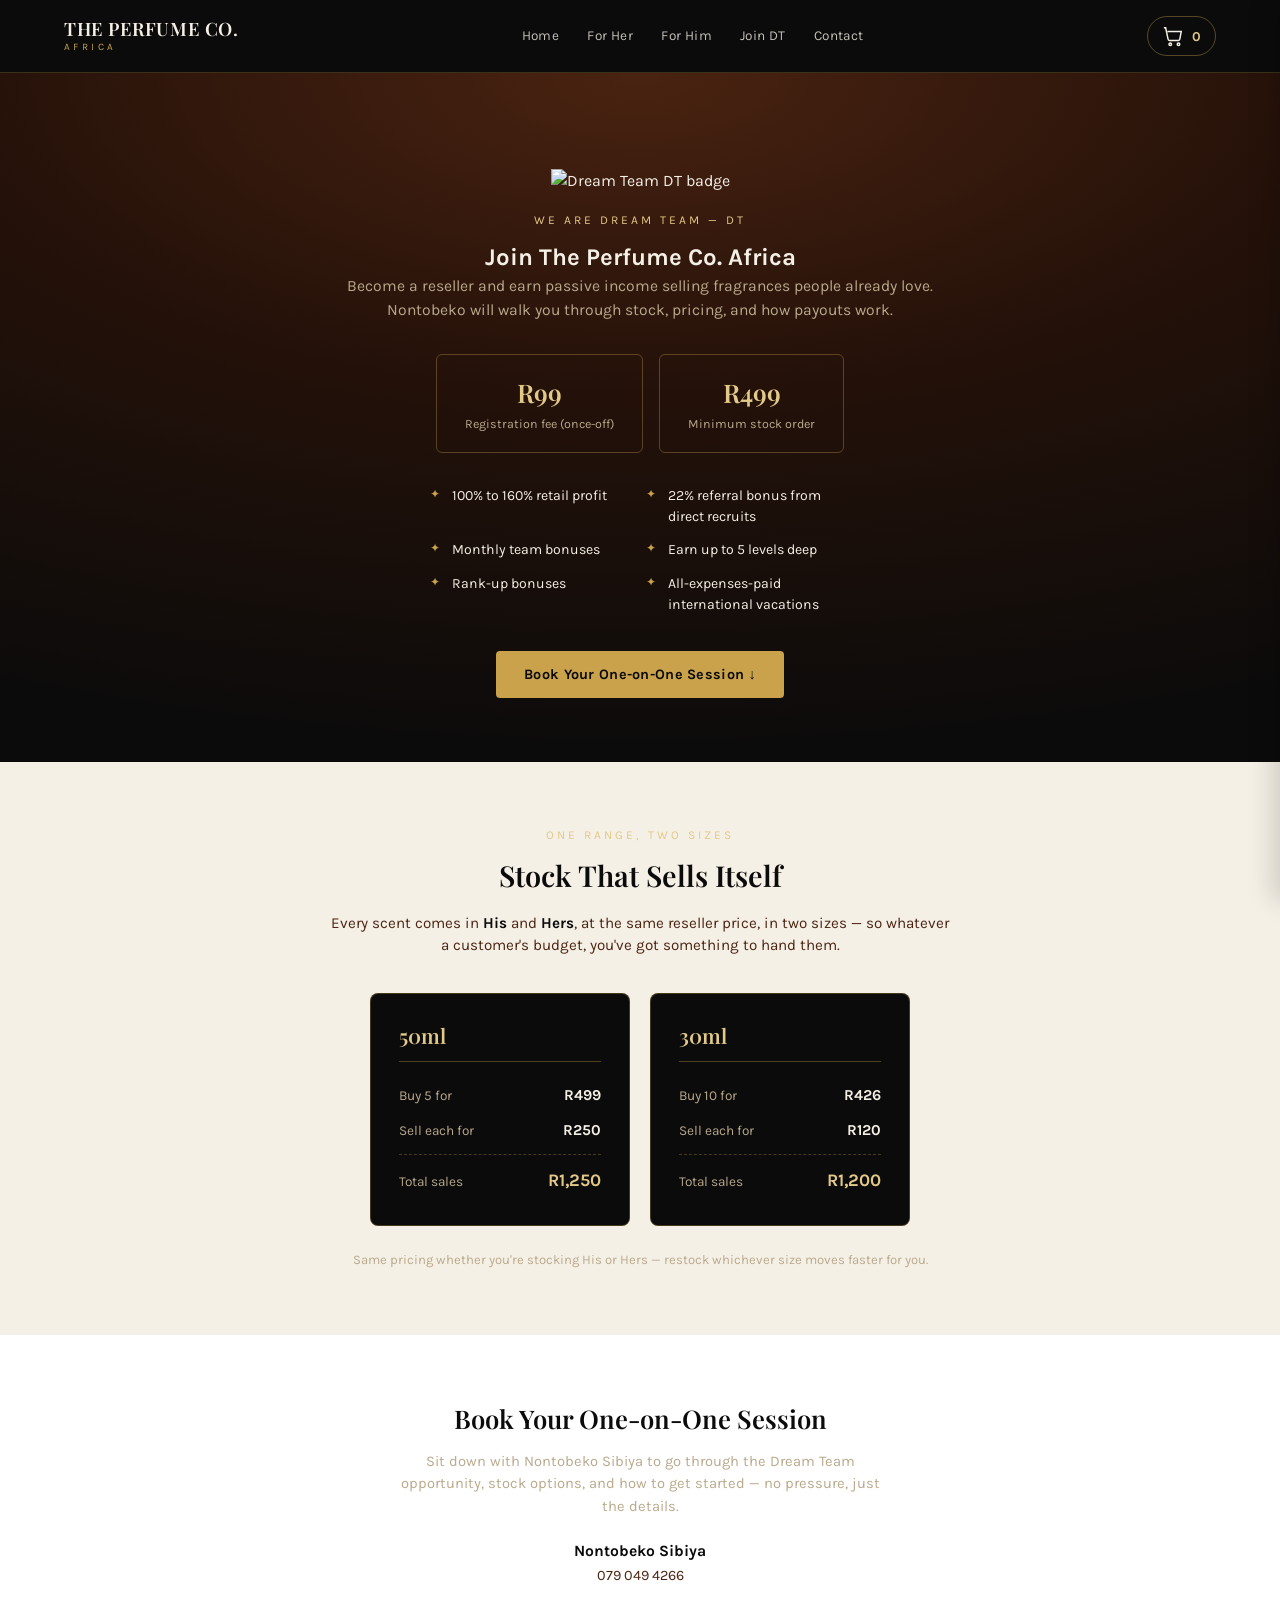
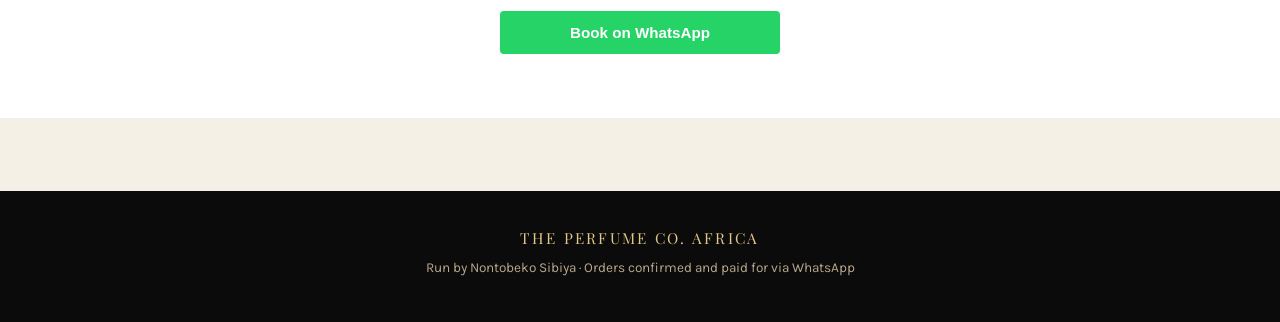
==== join.html @ f4f08049 "Add files via upload" ====
<!DOCTYPE html>
<html lang="en">
<head>
<meta charset="UTF-8">
<meta name="viewport" content="width=device-width, initial-scale=1.0">
<title>Join Dream Team — The Perfume Co. Africa</title>
<link rel="preconnect" href="https://fonts.googleapis.com">
<link href="https://fonts.googleapis.com/css2?family=Playfair+Display:ital,wght@0,500;0,600;1,500&family=Karla:wght@400;500;700&display=swap" rel="stylesheet">
<link rel="stylesheet" href="style.css">
</head>
<body>

<header class="site-header">
  <div class="header-inner">
    <a href="index.html" class="logo">
      <span class="logo-mark">THE PERFUME CO.</span>
      <span class="logo-sub">AFRICA</span>
    </a>
    <nav class="cat-nav">
      <a href="index.html">Home</a>
      <a href="index.html#for-her">For Her</a>
      <a href="index.html#for-him">For Him</a>
      <a href="join.html">Join DT</a>
      <a href="index.html#contact">Contact</a>
    </nav>
    <button class="cart-btn" id="cartBtn" aria-label="Open cart">
      <svg width="22" height="22" viewBox="0 0 24 24" fill="none" stroke="currentColor" stroke-width="1.6"><circle cx="9" cy="21" r="1.4"/><circle cx="18" cy="21" r="1.4"/><path d="M2 3h2l2.6 12.4a2 2 0 0 0 2 1.6h8.8a2 2 0 0 0 2-1.6L21 7H6"/></svg>
      <span id="cartCount">0</span>
    </button>
  </div>
</header>

<main>

  <section class="join-section join-hero" id="join">
    <div class="join-inner">
      <img src="assets/dt-badge.png" alt="Dream Team DT badge" class="dt-badge dt-badge-large">
      <p class="join-eyebrow">We are Dream Team — DT</p>
      <h1>Join The Perfume Co. Africa</h1>
      <p class="join-copy">Become a reseller and earn passive income selling fragrances people already love. Nontobeko will walk you through stock, pricing, and how payouts work.</p>

      <div class="join-fees">
        <div class="fee-card">
          <span class="fee-amount">R99</span>
          <span class="fee-label">Registration fee (once-off)</span>
        </div>
        <div class="fee-card">
          <span class="fee-amount">R499</span>
          <span class="fee-label">Minimum stock order</span>
        </div>
      </div>

      <ul class="benefits-list">
        <li>100% to 160% retail profit</li>
        <li>22% referral bonus from direct recruits</li>
        <li>Monthly team bonuses</li>
        <li>Earn up to 5 levels deep</li>
        <li>Rank-up bonuses</li>
        <li>All-expenses-paid international vacations</li>
      </ul>

      <a href="#book" class="join-cta">Book Your One-on-One Session ↓</a>
    </div>
  </section>

  <section class="stock-section" id="stock">
    <div class="stock-inner">
      <p class="join-eyebrow">One Range, Two Sizes</p>
      <h2>Stock That Sells Itself</h2>
      <p class="stock-copy">Every scent comes in <strong>His</strong> and <strong>Hers</strong>, at the same reseller price, in two sizes — so whatever a customer's budget, you've got something to hand them.</p>

      <div class="stock-cards">
        <div class="stock-card">
          <span class="stock-size">50ml</span>
          <div class="stock-row"><span>Buy 5 for</span><b>R499</b></div>
          <div class="stock-row"><span>Sell each for</span><b>R250</b></div>
          <div class="stock-row highlight"><span>Total sales</span><b>R1,250</b></div>
        </div>

        <div class="stock-card">
          <span class="stock-size">30ml</span>
          <div class="stock-row"><span>Buy 10 for</span><b>R426</b></div>
          <div class="stock-row"><span>Sell each for</span><b>R120</b></div>
          <div class="stock-row highlight"><span>Total sales</span><b>R1,200</b></div>
        </div>
      </div>

      <p class="stock-note">Same pricing whether you're stocking His or Hers — restock whichever size moves faster for you.</p>
    </div>
  </section>

  <section class="book-section" id="book">
    <div class="book-inner">
      <h2>Book Your One-on-One Session</h2>
      <p class="book-copy">Sit down with Nontobeko Sibiya to go through the Dream Team opportunity, stock options, and how to get started — no pressure, just the details.</p>
      <div class="book-contact">
        <span class="book-name">Nontobeko Sibiya</span>
        <span class="book-phone">079 049 4266</span>
      </div>
      <button id="bookSessionBtn" class="checkout-btn book-btn">Book on WhatsApp</button>
    </div>
  </section>

</main>

<footer class="site-footer">
  <p class="footer-brand">THE PERFUME CO. AFRICA</p>
  <p>Run by Nontobeko Sibiya · Orders confirmed and paid for via WhatsApp</p>
</footer>

<!-- Cart Drawer -->
<div class="cart-overlay" id="cartOverlay"></div>
<aside class="cart-drawer" id="cartDrawer">
  <div class="cart-drawer-head">
    <h3>Your Order</h3>
    <button id="closeCart" aria-label="Close cart">&times;</button>
  </div>
  <div class="cart-items" id="cartItems">
    <p class="cart-empty">Your cart is empty. Add a scent to get started.</p>
  </div>
  <div class="cart-footer">
    <div class="cart-total-row">
      <span>Total</span>
      <span id="cartTotal">R0</span>
    </div>
    <button id="checkoutBtn" class="checkout-btn">Checkout on WhatsApp</button>
    <p class="cart-note">You'll message Nontobeko directly to confirm payment and delivery.</p>
  </div>
</aside>

<script src="products.js"></script>
<script src="script.js"></script>
</body>
</html>
---- style.css ----
:root {
  --black: #0b0b0b;
  --brown-deep: #241109;
  --brown-mid: #4a2311;
  --gold: #c9a24b;
  --gold-soft: #e3c988;
  --cream: #f5f0e6;
  --taupe: #b9a98c;
  --font-display: 'Playfair Display', serif;
  --font-body: 'Karla', sans-serif;
}

* { box-sizing: border-box; margin: 0; padding: 0; }

body {
  background: var(--cream);
  color: var(--black);
  font-family: var(--font-body);
  line-height: 1.5;
}

a { color: inherit; text-decoration: none; }

/* ---- Header ---- */
.site-header {
  position: sticky;
  top: 0;
  z-index: 40;
  background: var(--black);
  color: var(--cream);
  border-bottom: 1px solid rgba(201,162,75,0.25);
}
.header-inner {
  max-width: 1200px;
  margin: 0 auto;
  padding: 16px 24px;
  display: flex;
  align-items: center;
  justify-content: space-between;
  gap: 16px;
}
.logo { display: flex; flex-direction: column; line-height: 1; }
.logo-mark { font-family: var(--font-display); font-weight: 600; font-size: 1.15rem; letter-spacing: 0.03em; }
.logo-sub { font-size: 0.62rem; letter-spacing: 0.35em; color: var(--gold); margin-top: 3px; }
.cat-nav { display: none; gap: 28px; font-size: 0.85rem; letter-spacing: 0.03em; }
.cat-nav a { opacity: 0.8; transition: opacity 0.2s; }
.cat-nav a:hover { opacity: 1; color: var(--gold-soft); }
@media (min-width: 860px) { .cat-nav { display: flex; } }

.cart-btn {
  background: none;
  border: 1px solid rgba(201,162,75,0.4);
  color: var(--cream);
  border-radius: 999px;
  padding: 8px 14px;
  display: flex;
  align-items: center;
  gap: 8px;
  cursor: pointer;
  font-family: var(--font-body);
  font-size: 0.85rem;
}
.cart-btn:hover { border-color: var(--gold); }
#cartCount { color: var(--gold-soft); font-weight: 700; }

/* ---- Hero ---- */
.hero {
  position: relative;
  color: var(--cream);
  padding: 72px 24px 140px;
  overflow: hidden;
  background: var(--black);
  min-height: 560px;
  display: flex;
  align-items: center;
}

.hero-bg-slides { position: absolute; inset: 0; }
.hero-slide {
  position: absolute; inset: 0;
  background-size: cover;
  background-position: center;
  opacity: 0;
  transition: opacity 1.2s ease;
}
.hero-slide.active { opacity: 1; }

.hero-overlay {
  position: absolute; inset: 0;
  background: linear-gradient(180deg, rgba(11,11,11,0.75) 0%, rgba(11,11,11,0.55) 45%, rgba(11,11,11,0.92) 100%);
}

.hero-content { position: relative; z-index: 2; max-width: 620px; margin: 0 auto; text-align: center; }
.hero-eyebrow {
  font-size: 0.75rem;
  letter-spacing: 0.25em;
  text-transform: uppercase;
  color: var(--gold-soft);
  margin-bottom: 18px;
}
.hero h1 {
  font-family: var(--font-display);
  font-weight: 500;
  font-size: clamp(2.2rem, 6vw, 3.4rem);
  line-height: 1.15;
  margin-bottom: 20px;
  min-height: 2.3em;
}
.hero h1 #heroRotating {
  display: inline-block;
  animation: heroTextFade 0.6s ease;
}
.hero-copy { color: var(--taupe); font-size: 1.02rem; max-width: 480px; margin: 0 auto 32px; }
.hero-cta {
  display: inline-block;
  border-bottom: 1px solid var(--gold);
  color: var(--gold-soft);
  padding-bottom: 3px;
  font-size: 0.95rem;
  letter-spacing: 0.02em;
}
.hero-cta:hover { color: var(--cream); border-color: var(--cream); }

.hero-bottle {
  position: absolute;
  z-index: 2;
  bottom: -18px;
  right: 6%;
  width: 160px;
  filter: drop-shadow(0 18px 24px rgba(0,0,0,0.5));
  animation: heroFloat 4.5s ease-in-out infinite;
}
@media (min-width: 640px) { .hero-bottle { width: 210px; right: 10%; } }

@keyframes heroFloat {
  0%, 100% { transform: translateY(0); }
  50% { transform: translateY(-16px); }
}
@keyframes heroTextFade {
  from { opacity: 0; transform: translateY(6px); }
  to { opacity: 1; transform: translateY(0); }
}
@media (prefers-reduced-motion: reduce) {
  .hero-bottle { animation: none; }
  .hero h1 #heroRotating { animation: none; }
}

/* ---- Products Overview ---- */
.products-overview {
  max-width: 720px;
  margin: 0 auto;
  padding: 64px 24px 8px;
  text-align: center;
}
.overview-eyebrow {
  font-size: 0.78rem;
  letter-spacing: 0.15em;
  text-transform: uppercase;
  color: var(--gold);
  margin-bottom: 14px;
}
.overview-title {
  font-family: var(--font-display);
  font-weight: 600;
  font-size: clamp(1.6rem, 4.5vw, 2.2rem);
  line-height: 1.25;
  margin-bottom: 36px;
}
.overview-list { display: flex; flex-direction: column; gap: 16px; }
.overview-card {
  display: flex;
  align-items: center;
  gap: 16px;
  text-align: left;
  background: #fff;
  border: 1px solid rgba(0,0,0,0.08);
  border-radius: 8px;
  padding: 20px;
  transition: border-color 0.2s, transform 0.2s;
}
.overview-card:hover { border-color: var(--gold); transform: translateY(-2px); }
.overview-icon {
  flex-shrink: 0;
  width: 52px;
  height: 52px;
  border-radius: 50%;
  border: 1px solid rgba(201,162,75,0.4);
  display: flex;
  align-items: center;
  justify-content: center;
  color: var(--gold);
}
.overview-text { display: flex; flex-direction: column; gap: 3px; }
.overview-name { font-family: var(--font-display); font-weight: 600; font-size: 1.15rem; color: var(--black); }
.overview-sub { font-size: 0.85rem; color: var(--taupe); }

/* ---- Category sections ---- */
.category { max-width: 1200px; margin: 0 auto; padding: 56px 24px 8px; scroll-margin-top: 80px; }
.category-head { display: flex; align-items: baseline; gap: 14px; margin-bottom: 28px; border-bottom: 1px solid rgba(0,0,0,0.1); padding-bottom: 14px; }
.category-index { font-family: var(--font-display); font-style: italic; color: var(--gold); font-size: 1rem; }
.category-head h2 { font-family: var(--font-display); font-weight: 600; font-size: 1.5rem; }

.product-grid {
  display: grid;
  grid-template-columns: repeat(auto-fill, minmax(220px, 1fr));
  gap: 24px;
}

.product-card {
  background: #fff;
  border: 1px solid rgba(0,0,0,0.07);
  border-radius: 4px;
  overflow: hidden;
  display: flex;
  flex-direction: column;
}
.product-card img { width: 100%; aspect-ratio: 6/7; object-fit: cover; display: block; }
.product-body { padding: 16px; display: flex; flex-direction: column; gap: 10px; flex: 1; }
.product-name { font-family: var(--font-display); font-weight: 600; font-size: 1.05rem; }
.product-price { color: var(--brown-mid); font-weight: 700; font-size: 0.95rem; }

.note-pyramid {
  display: flex;
  gap: 10px;
  font-size: 0.68rem;
  color: var(--taupe);
  letter-spacing: 0.02em;
  border-top: 1px dashed rgba(0,0,0,0.1);
  padding-top: 8px;
}
.note-pyramid span b { display: block; color: var(--black); font-weight: 700; text-transform: uppercase; font-size: 0.6rem; letter-spacing: 0.08em; color: var(--gold); margin-bottom: 2px;}

.add-btn {
  margin-top: auto;
  background: var(--black);
  color: var(--cream);
  border: none;
  border-radius: 3px;
  padding: 10px;
  font-family: var(--font-body);
  font-weight: 700;
  font-size: 0.82rem;
  letter-spacing: 0.04em;
  text-transform: uppercase;
  cursor: pointer;
  transition: background 0.2s;
}
.add-btn:hover { background: var(--brown-mid); }
.add-btn.added { background: var(--gold); color: var(--black); }

/* ---- Join / Dream Team Section ---- */
.join-section {
  margin-top: 72px;
  background: radial-gradient(120% 100% at 50% 0%, var(--brown-mid) 0%, var(--brown-deep) 45%, var(--black) 100%);
  color: var(--cream);
  padding: 64px 24px;
}
.join-inner { max-width: 640px; margin: 0 auto; text-align: center; }
.dt-badge { width: 92px; height: auto; margin-bottom: 18px; }
.dt-badge-large { width: 130px; }
.join-hero { margin-top: 0; padding-top: 96px; }
.join-eyebrow {
  font-size: 0.75rem;
  letter-spacing: 0.25em;
  text-transform: uppercase;
  color: var(--gold-soft);
  margin-bottom: 10px;
}
.join-section h2 { font-family: var(--font-display); font-weight: 600; font-size: 1.9rem; margin-bottom: 16px; }
.join-copy { color: var(--taupe); font-size: 0.98rem; margin-bottom: 32px; }

.join-fees { display: flex; gap: 16px; justify-content: center; flex-wrap: wrap; margin-bottom: 32px; }
.fee-card {
  border: 1px solid rgba(201,162,75,0.35);
  border-radius: 6px;
  padding: 18px 28px;
  display: flex;
  flex-direction: column;
  gap: 4px;
  min-width: 160px;
}
.fee-amount { font-family: var(--font-display); font-size: 1.6rem; color: var(--gold-soft); font-weight: 600; }
.fee-label { font-size: 0.78rem; color: var(--taupe); }

.benefits-list {
  list-style: none;
  display: grid;
  grid-template-columns: 1fr;
  gap: 12px;
  text-align: left;
  max-width: 420px;
  margin: 0 auto 36px;
}
@media (min-width: 560px) { .benefits-list { grid-template-columns: 1fr 1fr; } }
.benefits-list li {
  font-size: 0.88rem;
  padding-left: 22px;
  position: relative;
  color: var(--cream);
}
.benefits-list li::before {
  content: "✦";
  position: absolute;
  left: 0;
  color: var(--gold);
  font-size: 0.75rem;
}

.join-cta {
  display: inline-block;
  background: var(--gold);
  color: var(--black);
  font-weight: 700;
  padding: 13px 28px;
  border-radius: 4px;
  font-size: 0.9rem;
  letter-spacing: 0.02em;
}
.join-cta:hover { background: var(--gold-soft); }

/* ---- Stock & Sizes Section ---- */
.stock-section { background: var(--cream); padding: 64px 24px; text-align: center; }
.stock-inner { max-width: 620px; margin: 0 auto; }
.stock-section h2 { font-family: var(--font-display); font-weight: 600; font-size: 1.8rem; margin-bottom: 14px; color: var(--black); }
.stock-copy { color: var(--brown-mid); font-size: 0.95rem; margin-bottom: 36px; }
.stock-copy strong { color: var(--black); }

.stock-cards { display: flex; gap: 20px; justify-content: center; flex-wrap: wrap; margin-bottom: 24px; }
.stock-card {
  background: var(--black);
  color: var(--cream);
  border-radius: 8px;
  padding: 26px 28px;
  min-width: 220px;
  flex: 1;
  max-width: 260px;
  text-align: left;
  border: 1px solid rgba(201,162,75,0.3);
}
.stock-size {
  display: inline-block;
  font-family: var(--font-display);
  font-size: 1.3rem;
  font-weight: 600;
  color: var(--gold-soft);
  margin-bottom: 16px;
  border-bottom: 1px solid rgba(201,162,75,0.35);
  padding-bottom: 10px;
  width: 100%;
}
.stock-row { display: flex; justify-content: space-between; align-items: baseline; font-size: 0.85rem; padding: 6px 0; color: var(--taupe); }
.stock-row b { color: var(--cream); font-size: 0.95rem; }
.stock-row.highlight { border-top: 1px dashed rgba(201,162,75,0.3); margin-top: 6px; padding-top: 12px; }
.stock-row.highlight b { color: var(--gold-soft); font-size: 1.1rem; }

.stock-note { font-size: 0.82rem; color: var(--taupe); }

/* ---- Book Session Section ---- */
.book-section { background: #fff; padding: 64px 24px; text-align: center; border-top: 1px solid rgba(0,0,0,0.06); border-bottom: 1px solid rgba(0,0,0,0.06); }
.book-inner { max-width: 480px; margin: 0 auto; }
.book-section h2 { font-family: var(--font-display); font-weight: 600; font-size: 1.6rem; margin-bottom: 14px; }
.book-copy { color: var(--taupe); font-size: 0.92rem; margin-bottom: 22px; }
.book-contact { display: flex; flex-direction: column; gap: 2px; margin-bottom: 24px; }
.book-name { font-weight: 700; font-size: 0.98rem; }
.book-phone { color: var(--brown-mid); font-size: 0.9rem; }
.book-btn { max-width: 280px; margin: 0 auto; }

/* ---- Contact Section ---- */
.contact-section { padding: 64px 24px 24px; }
.contact-inner { max-width: 480px; margin: 0 auto; }
.contact-head { display: flex; align-items: baseline; gap: 14px; margin-bottom: 14px; }
.contact-head h2 { font-family: var(--font-display); font-weight: 600; font-size: 1.5rem; }
.contact-copy { color: var(--taupe); font-size: 0.9rem; margin-bottom: 26px; }

.contact-form { display: flex; flex-direction: column; gap: 6px; }
.contact-form label { font-size: 0.78rem; font-weight: 700; letter-spacing: 0.03em; margin-top: 10px; }
.contact-form input,
.contact-form textarea {
  border: 1px solid rgba(0,0,0,0.15);
  border-radius: 4px;
  padding: 11px 12px;
  font-family: var(--font-body);
  font-size: 0.92rem;
  background: #fff;
  resize: vertical;
}
.contact-form input:focus,
.contact-form textarea:focus { outline: 2px solid var(--gold); outline-offset: 1px; }
.contact-form button { margin-top: 18px; }

/* ---- Footer ---- */
.site-footer {
  margin-top: 72px;
  background: var(--black);
  color: var(--taupe);
  text-align: center;
  padding: 36px 24px 44px;
  font-size: 0.85rem;
}
.footer-brand { font-family: var(--font-display); color: var(--gold-soft); letter-spacing: 0.15em; margin-bottom: 8px; font-size: 0.95rem; }

/* ---- Cart Drawer ---- */
.cart-overlay {
  position: fixed; inset: 0; background: rgba(0,0,0,0.4);
  opacity: 0; pointer-events: none; transition: opacity 0.25s; z-index: 50;
}
.cart-overlay.open { opacity: 1; pointer-events: auto; }

.cart-drawer {
  position: fixed; top: 0; right: 0; height: 100%; width: 100%; max-width: 380px;
  background: var(--cream); z-index: 60;
  transform: translateX(100%); transition: transform 0.3s ease;
  display: flex; flex-direction: column;
  box-shadow: -8px 0 24px rgba(0,0,0,0.15);
}
.cart-drawer.open { transform: translateX(0); }

.cart-drawer-head {
  display: flex; justify-content: space-between; align-items: center;
  padding: 20px 22px; border-bottom: 1px solid rgba(0,0,0,0.1);
}
.cart-drawer-head h3 { font-family: var(--font-display); font-size: 1.2rem; }
#closeCart { background: none; border: none; font-size: 1.6rem; cursor: pointer; line-height: 1; color: var(--brown-mid); }

.cart-items { flex: 1; overflow-y: auto; padding: 18px 22px; }
.cart-empty { color: var(--taupe); font-size: 0.9rem; }

.cart-item { display: flex; gap: 12px; margin-bottom: 16px; align-items: center; }
.cart-item img { width: 54px; height: 54px; object-fit: cover; border-radius: 3px; }
.cart-item-info { flex: 1; }
.cart-item-info .name { font-weight: 700; font-size: 0.88rem; }
.cart-item-info .price { color: var(--taupe); font-size: 0.8rem; }
.qty-controls { display: flex; align-items: center; gap: 8px; margin-top: 4px; }
.qty-controls button {
  width: 22px; height: 22px; border: 1px solid rgba(0,0,0,0.2); background: #fff;
  border-radius: 3px; cursor: pointer; font-size: 0.85rem; line-height: 1;
}
.remove-btn { background: none; border: none; color: var(--taupe); font-size: 0.75rem; text-decoration: underline; cursor: pointer; }

.cart-footer { padding: 18px 22px 22px; border-top: 1px solid rgba(0,0,0,0.1); }
.cart-total-row { display: flex; justify-content: space-between; font-weight: 700; font-size: 1.05rem; margin-bottom: 14px; }
.checkout-btn {
  width: 100%; background: #25D366; color: #fff; border: none; border-radius: 4px;
  padding: 13px; font-weight: 700; font-size: 0.95rem; cursor: pointer;
}
.checkout-btn:hover { background: #1ebd5a; }
.cart-note { font-size: 0.72rem; color: var(--taupe); margin-top: 10px; text-align: center; }
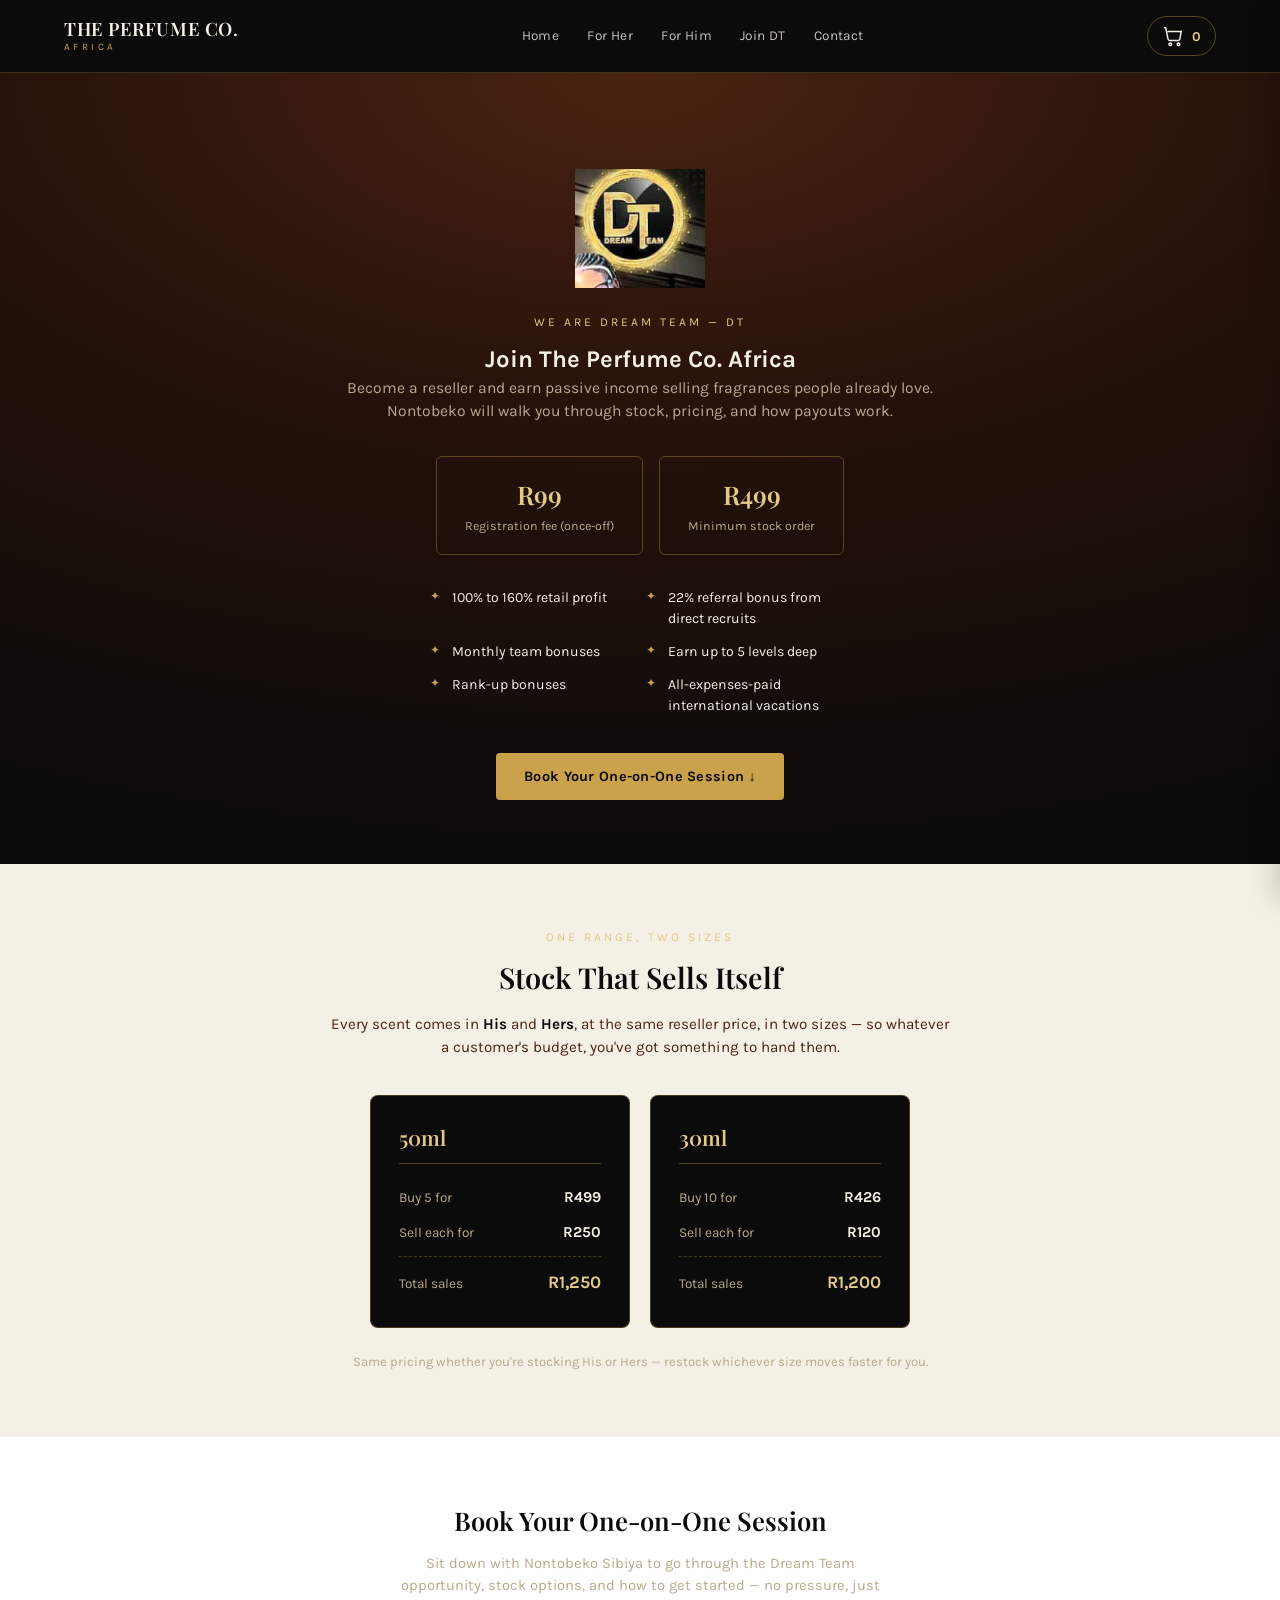
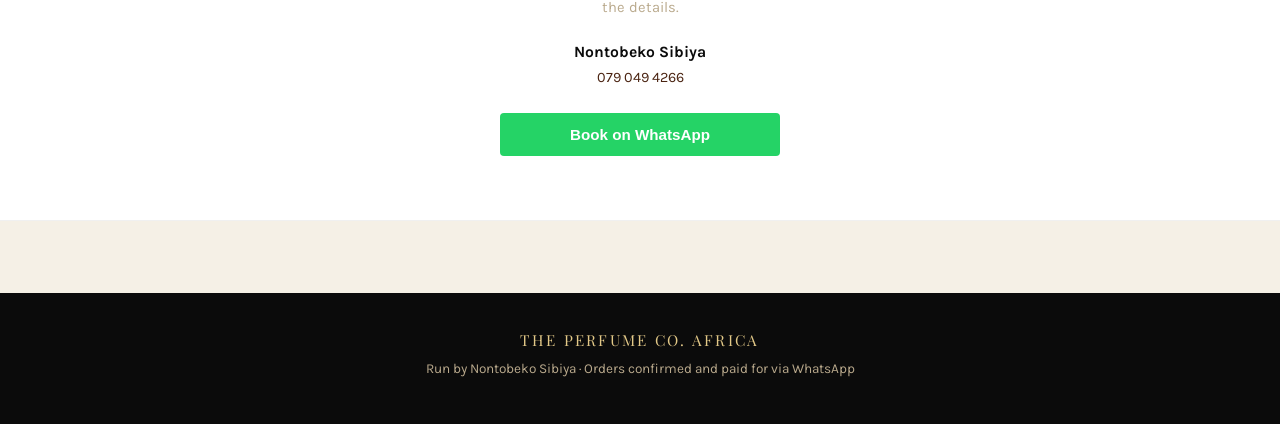
==== commit 0a7d0706: "Add files via upload" ====
--- a/join.html
+++ b/join.html
@@ -12,6 +12,9 @@
 
 <header class="site-header">
   <div class="header-inner">
+    <button class="menu-btn" id="menuBtn" aria-label="Open menu">
+      <svg width="22" height="22" viewBox="0 0 24 24" fill="none" stroke="currentColor" stroke-width="1.8"><path d="M3 6h18M3 12h18M3 18h18"/></svg>
+    </button>
     <a href="index.html" class="logo">
       <span class="logo-mark">THE PERFUME CO.</span>
       <span class="logo-sub">AFRICA</span>
@@ -28,6 +31,13 @@
       <span id="cartCount">0</span>
     </button>
   </div>
+  <nav class="mobile-nav" id="mobileNav">
+    <a href="index.html">Home</a>
+    <a href="index.html#for-her">For Her</a>
+    <a href="index.html#for-him">For Him</a>
+    <a href="join.html">Join DT</a>
+    <a href="index.html#contact">Contact</a>
+  </nav>
 </header>
 
 <main>
--- a/style.css
+++ b/style.css
@@ -46,6 +46,35 @@
 .cat-nav a { opacity: 0.8; transition: opacity 0.2s; }
 .cat-nav a:hover { opacity: 1; color: var(--gold-soft); }
 @media (min-width: 860px) { .cat-nav { display: flex; } }
+
+.menu-btn {
+  background: none;
+  border: none;
+  color: var(--cream);
+  cursor: pointer;
+  padding: 6px;
+  display: flex;
+}
+@media (min-width: 860px) { .menu-btn { display: none; } }
+
+.mobile-nav {
+  display: flex;
+  flex-direction: column;
+  max-height: 0;
+  overflow: hidden;
+  transition: max-height 0.3s ease;
+  background: var(--black);
+  border-top: 1px solid rgba(201,162,75,0.15);
+}
+.mobile-nav.open { max-height: 300px; }
+.mobile-nav a {
+  padding: 14px 24px;
+  border-bottom: 1px solid rgba(201,162,75,0.1);
+  font-size: 0.92rem;
+  color: var(--cream);
+}
+.mobile-nav a:hover { color: var(--gold-soft); }
+@media (min-width: 860px) { .mobile-nav { display: none; } }
 
 .cart-btn {
   background: none;
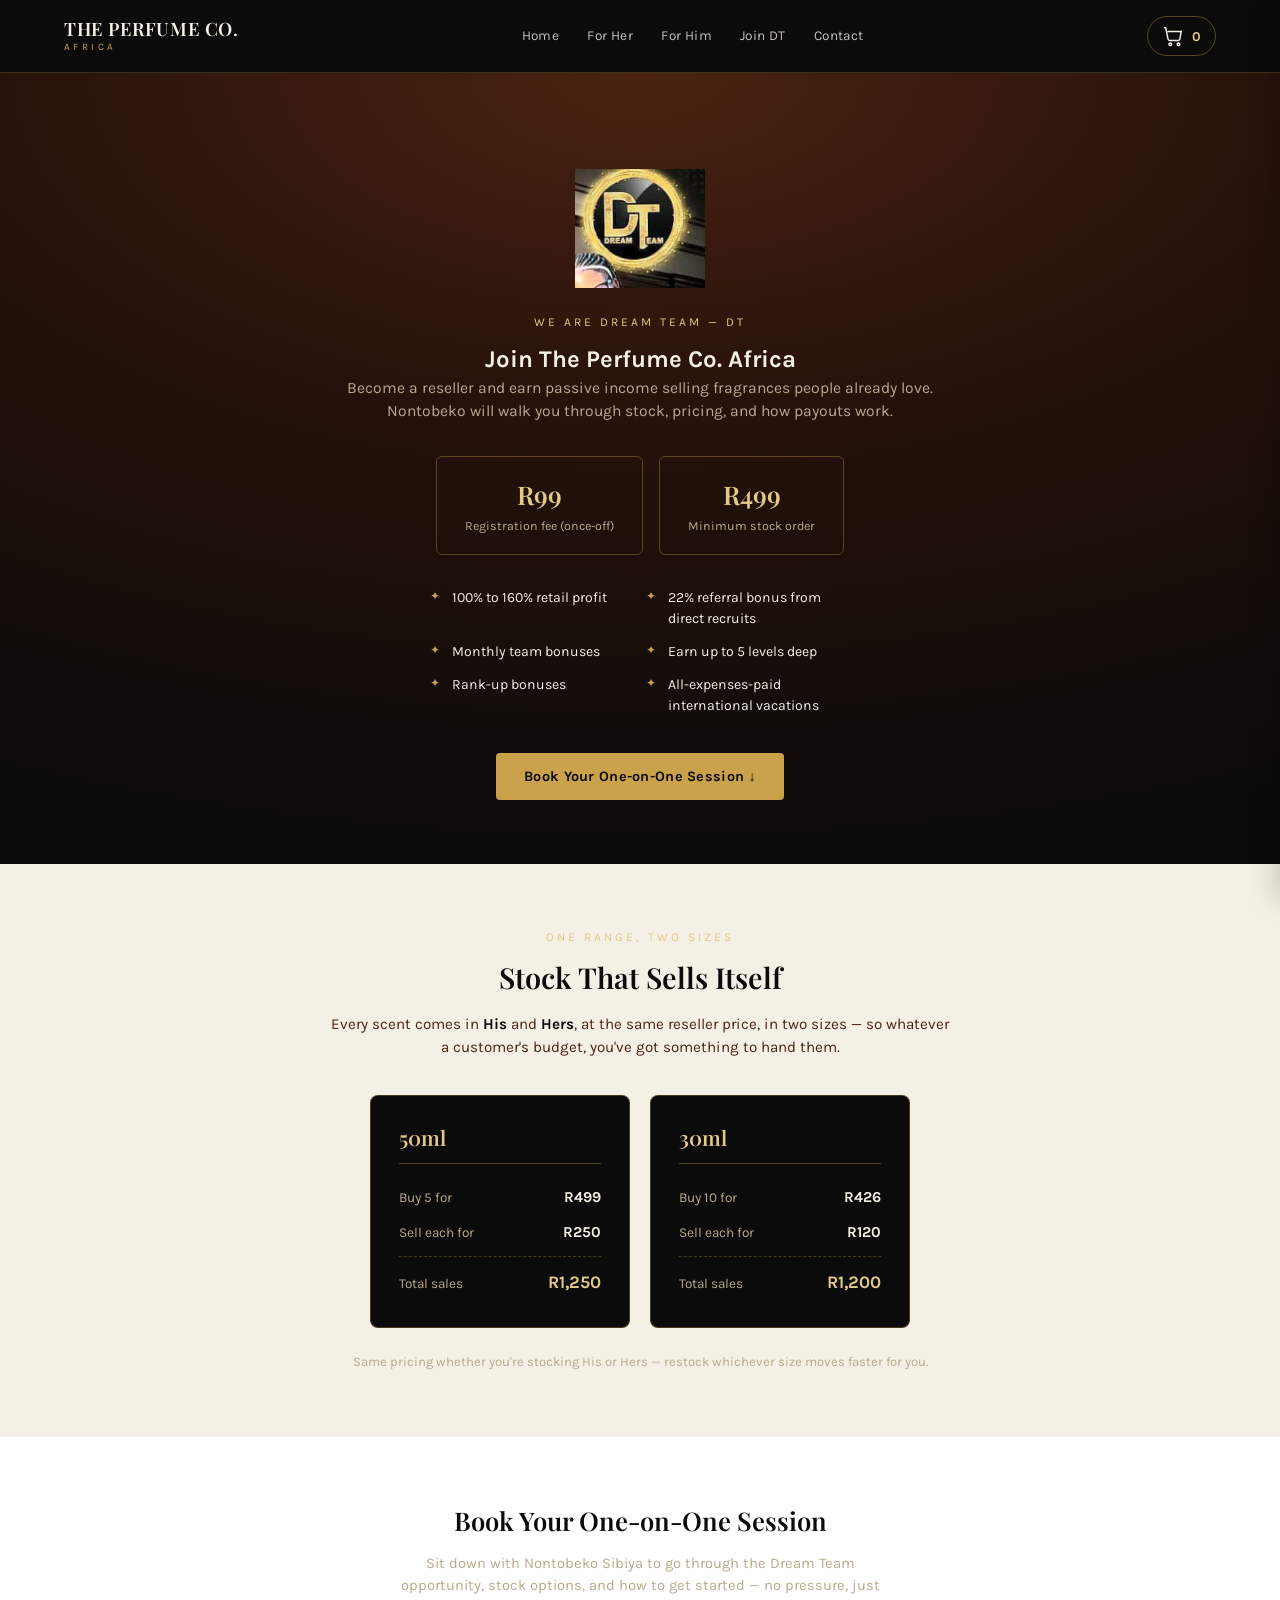
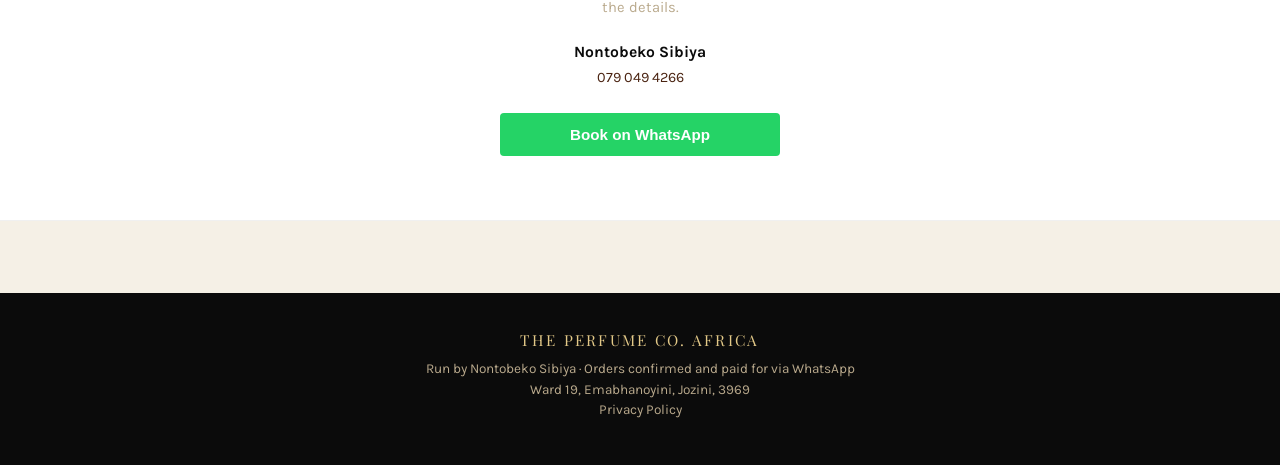
==== commit 0af3b24e: "Add address and privacy policy link to footer" ====
--- a/join.html
+++ b/join.html
@@ -116,6 +116,8 @@
 <footer class="site-footer">
   <p class="footer-brand">THE PERFUME CO. AFRICA</p>
   <p>Run by Nontobeko Sibiya · Orders confirmed and paid for via WhatsApp</p>
+  <p class="footer-address">Ward 19, Emabhanoyini, Jozini, 3969</p>
+  <p class="footer-links"><a href="privacy-policy.html">Privacy Policy</a></p>
 </footer>
 
 <!-- Cart Drawer -->
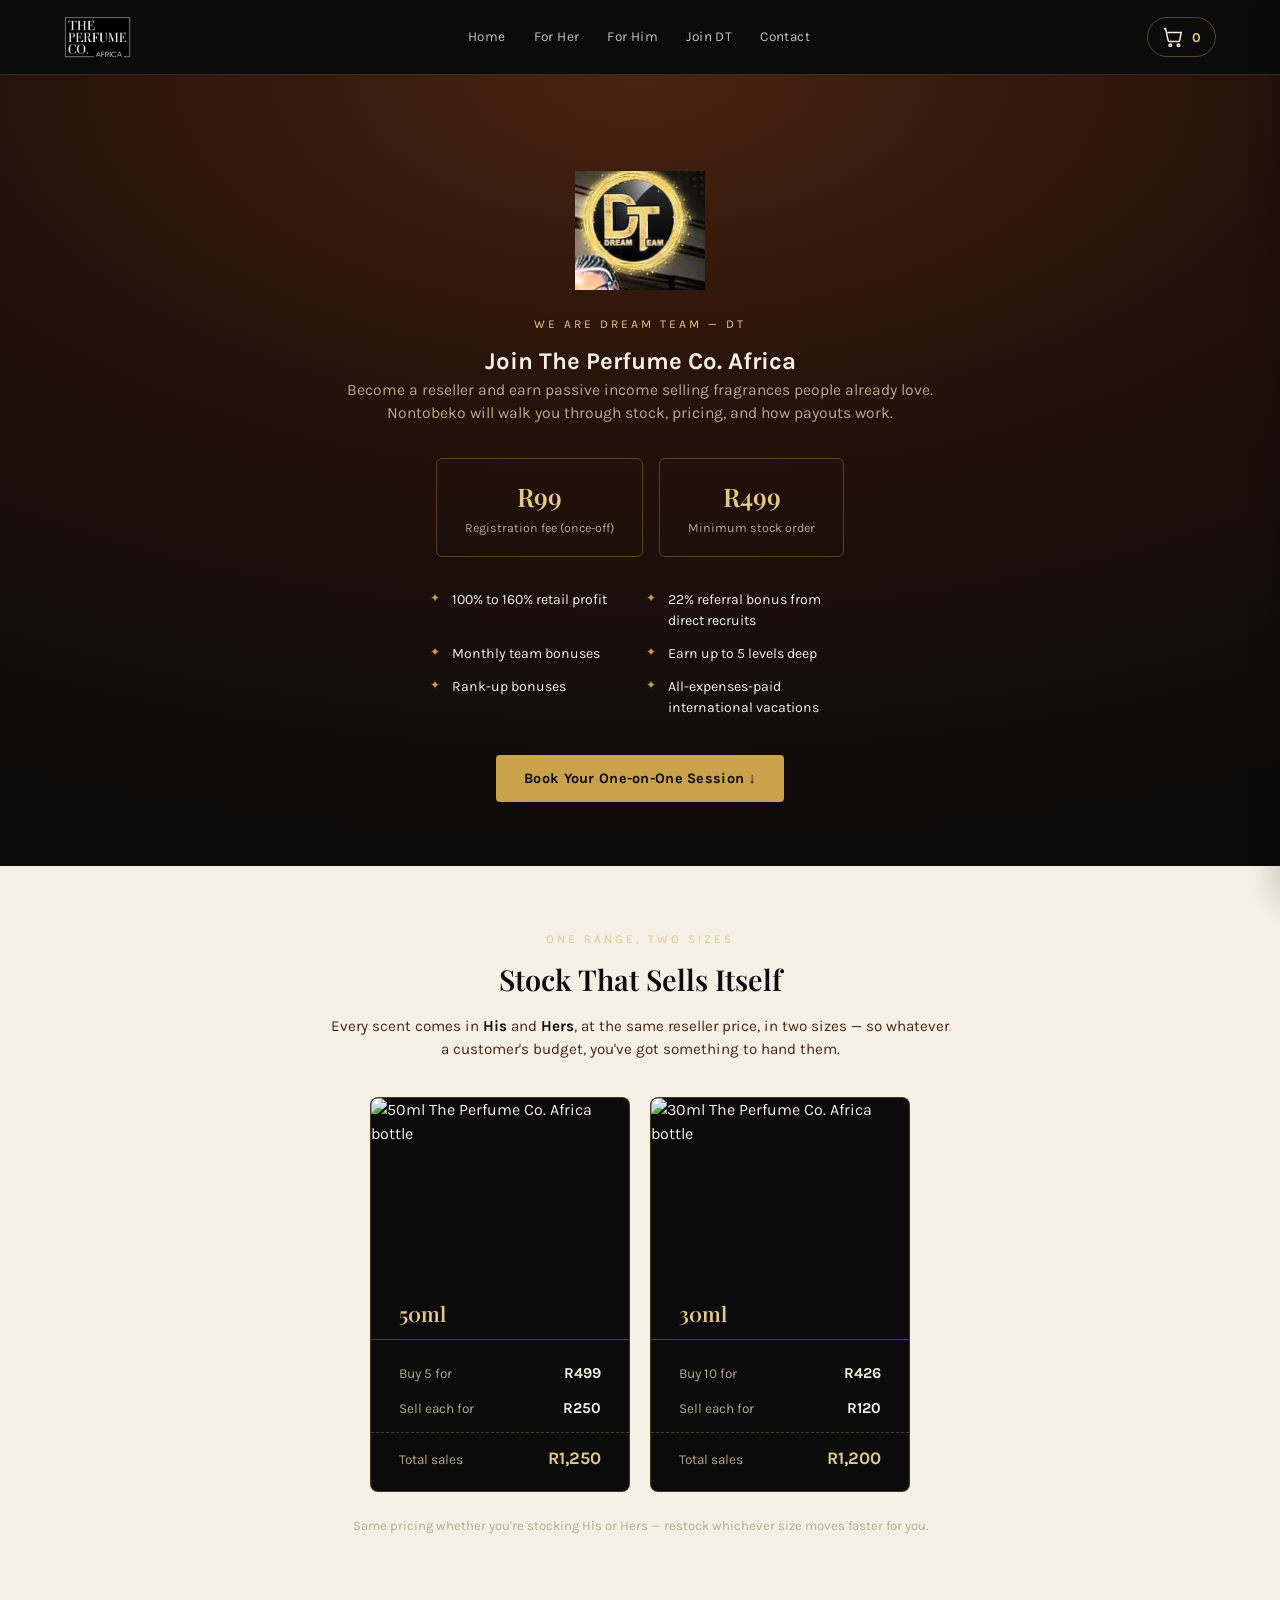
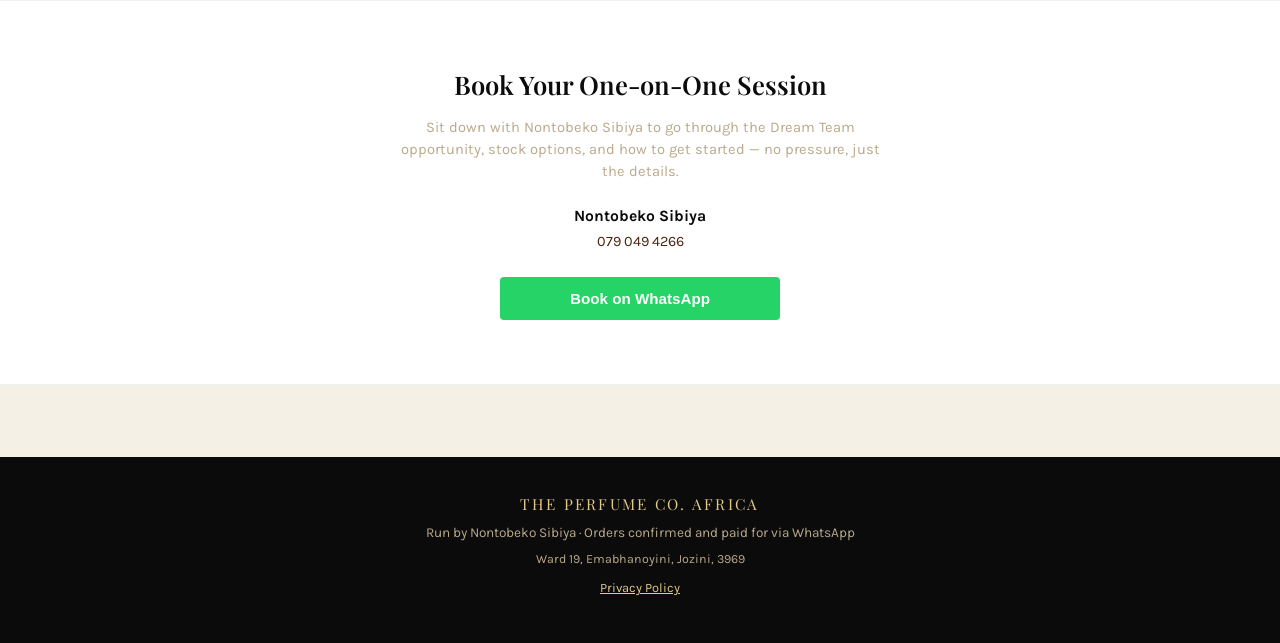
==== commit e7f88ec8: "Add files via upload" ====
--- a/join.html
+++ b/join.html
@@ -16,8 +16,7 @@
       <svg width="22" height="22" viewBox="0 0 24 24" fill="none" stroke="currentColor" stroke-width="1.8"><path d="M3 6h18M3 12h18M3 18h18"/></svg>
     </button>
     <a href="index.html" class="logo">
-      <span class="logo-mark">THE PERFUME CO.</span>
-      <span class="logo-sub">AFRICA</span>
+      <img src="assets/logo.png" alt="The Perfume Co. Africa" class="logo-img">
     </a>
     <nav class="cat-nav">
       <a href="index.html">Home</a>
@@ -81,6 +80,7 @@
 
       <div class="stock-cards">
         <div class="stock-card">
+          <img src="assets/stock-50ml.jpg" alt="50ml The Perfume Co. Africa bottle" class="stock-photo">
           <span class="stock-size">50ml</span>
           <div class="stock-row"><span>Buy 5 for</span><b>R499</b></div>
           <div class="stock-row"><span>Sell each for</span><b>R250</b></div>
@@ -88,6 +88,7 @@
         </div>
 
         <div class="stock-card">
+          <img src="assets/stock-30ml.jpg" alt="30ml The Perfume Co. Africa bottle" class="stock-photo">
           <span class="stock-size">30ml</span>
           <div class="stock-row"><span>Buy 10 for</span><b>R426</b></div>
           <div class="stock-row"><span>Sell each for</span><b>R120</b></div>
--- a/style.css
+++ b/style.css
@@ -39,9 +39,8 @@
   justify-content: space-between;
   gap: 16px;
 }
-.logo { display: flex; flex-direction: column; line-height: 1; }
-.logo-mark { font-family: var(--font-display); font-weight: 600; font-size: 1.15rem; letter-spacing: 0.03em; }
-.logo-sub { font-size: 0.62rem; letter-spacing: 0.35em; color: var(--gold); margin-top: 3px; }
+.logo { display: flex; align-items: center; }
+.logo-img { height: 42px; width: auto; display: block; }
 .cat-nav { display: none; gap: 28px; font-size: 0.85rem; letter-spacing: 0.03em; }
 .cat-nav a { opacity: 0.8; transition: opacity 0.2s; }
 .cat-nav a:hover { opacity: 1; color: var(--gold-soft); }
@@ -359,13 +358,23 @@
   background: var(--black);
   color: var(--cream);
   border-radius: 8px;
-  padding: 26px 28px;
+  overflow: hidden;
   min-width: 220px;
   flex: 1;
   max-width: 260px;
   text-align: left;
   border: 1px solid rgba(201,162,75,0.3);
 }
+.stock-photo {
+  width: 100%;
+  height: 180px;
+  object-fit: cover;
+  display: block;
+}
+.stock-card > .stock-size,
+.stock-card > .stock-row { padding-left: 28px; padding-right: 28px; }
+.stock-card > .stock-size { padding-top: 20px; }
+.stock-card > .stock-row.highlight { padding-bottom: 20px; }
 .stock-size {
   display: inline-block;
   font-family: var(--font-display);
@@ -417,6 +426,16 @@
 .contact-form textarea:focus { outline: 2px solid var(--gold); outline-offset: 1px; }
 .contact-form button { margin-top: 18px; }
 
+/* ---- Legal Page ---- */
+.legal-page { max-width: 640px; margin: 0 auto; padding: 56px 24px 64px; }
+.legal-inner h1 { font-family: var(--font-display); font-weight: 600; font-size: 2rem; margin-bottom: 6px; }
+.legal-updated { color: var(--taupe); font-size: 0.82rem; margin-bottom: 28px; }
+.legal-inner h2 { font-family: var(--font-display); font-weight: 600; font-size: 1.15rem; margin: 28px 0 10px; color: var(--black); }
+.legal-inner p { font-size: 0.92rem; color: #333; margin-bottom: 12px; }
+.legal-list { padding-left: 20px; margin-bottom: 12px; }
+.legal-list li { font-size: 0.92rem; color: #333; margin-bottom: 6px; }
+.legal-address { font-weight: 700; }
+
 /* ---- Footer ---- */
 .site-footer {
   margin-top: 72px;
@@ -427,6 +446,10 @@
   font-size: 0.85rem;
 }
 .footer-brand { font-family: var(--font-display); color: var(--gold-soft); letter-spacing: 0.15em; margin-bottom: 8px; font-size: 0.95rem; }
+.footer-address { font-size: 0.78rem; color: var(--taupe); margin-top: 6px; }
+.footer-links { margin-top: 10px; }
+.footer-links a { font-size: 0.8rem; color: var(--gold-soft); text-decoration: underline; }
+.footer-links a:hover { color: var(--cream); }
 
 /* ---- Cart Drawer ---- */
 .cart-overlay {
@@ -468,6 +491,34 @@
 
 .cart-footer { padding: 18px 22px 22px; border-top: 1px solid rgba(0,0,0,0.1); }
 .cart-total-row { display: flex; justify-content: space-between; font-weight: 700; font-size: 1.05rem; margin-bottom: 14px; }
+
+.payment-options {
+  border: 1px solid rgba(0,0,0,0.1);
+  border-radius: 6px;
+  padding: 14px;
+  margin-bottom: 16px;
+  background: #faf7f1;
+}
+.payment-label {
+  display: block;
+  font-family: var(--font-display);
+  font-weight: 600;
+  font-size: 0.85rem;
+  margin-bottom: 8px;
+  color: var(--black);
+}
+.payment-options label { font-size: 0.75rem; font-weight: 700; letter-spacing: 0.02em; display: block; margin-bottom: 4px; }
+.payment-options input {
+  width: 100%;
+  border: 1px solid rgba(0,0,0,0.15);
+  border-radius: 4px;
+  padding: 9px 10px;
+  font-family: var(--font-body);
+  font-size: 0.88rem;
+  margin-bottom: 8px;
+}
+.payment-options input:focus { outline: 2px solid var(--gold); outline-offset: 1px; }
+.payment-note { font-size: 0.72rem; color: var(--taupe); line-height: 1.4; }
 .checkout-btn {
   width: 100%; background: #25D366; color: #fff; border: none; border-radius: 4px;
   padding: 13px; font-weight: 700; font-size: 0.95rem; cursor: pointer;
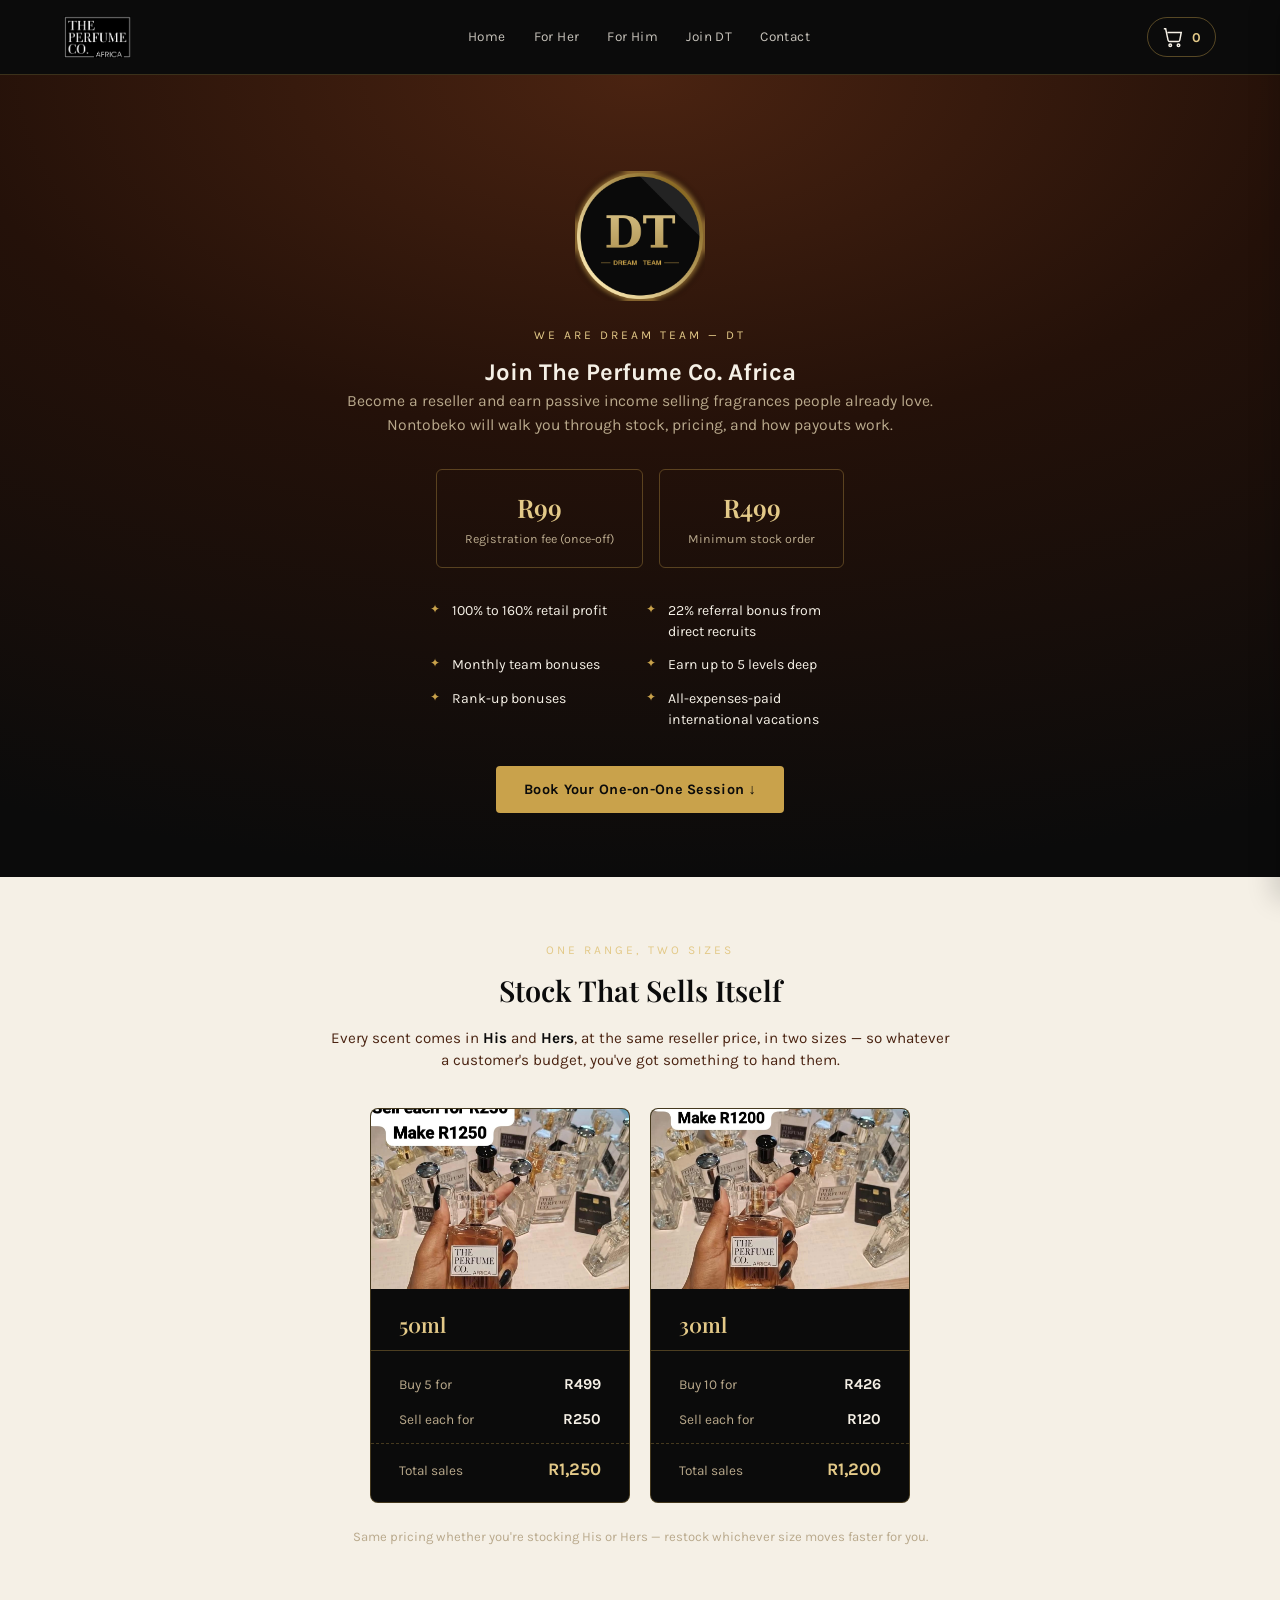
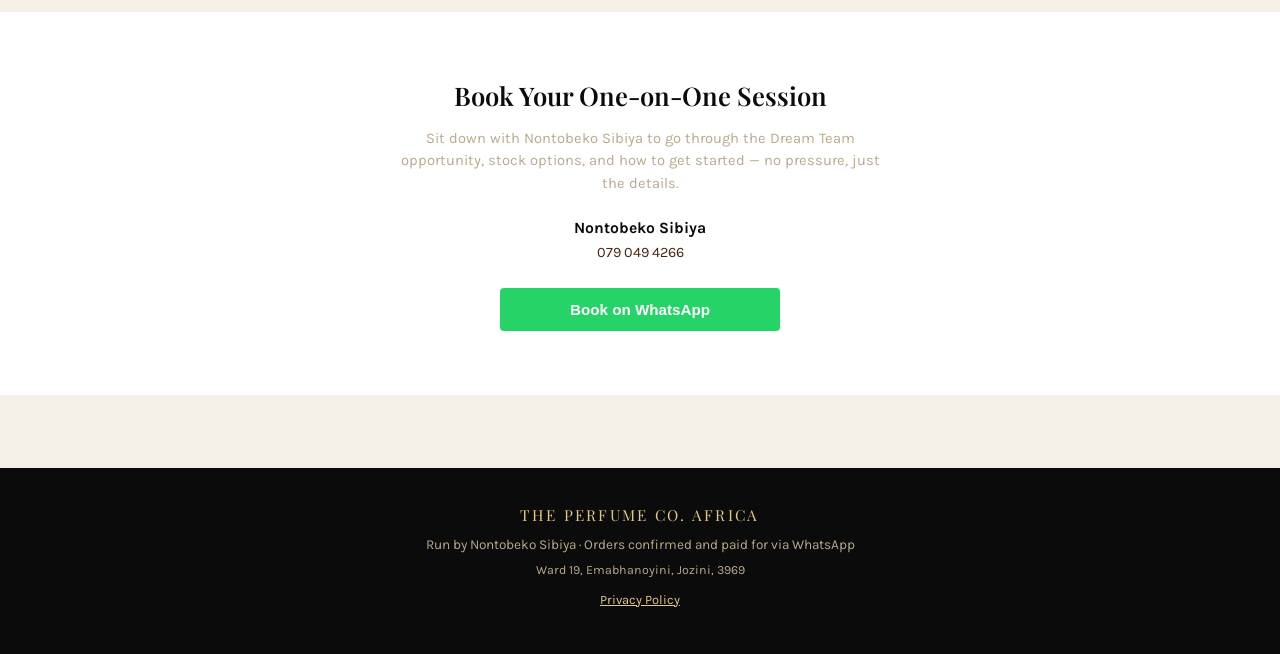
==== commit 987badd8: "Update badge image source in join.html" ====
--- a/join.html
+++ b/join.html
@@ -43,7 +43,7 @@
 
   <section class="join-section join-hero" id="join">
     <div class="join-inner">
-      <img src="assets/dt-badge.png" alt="Dream Team DT badge" class="dt-badge dt-badge-large">
+      <img src="assets/dt-badge-v2.png" alt="Dream Team DT badge" class="dt-badge dt-badge-large">
       <p class="join-eyebrow">We are Dream Team — DT</p>
       <h1>Join The Perfume Co. Africa</h1>
       <p class="join-copy">Become a reseller and earn passive income selling fragrances people already love. Nontobeko will walk you through stock, pricing, and how payouts work.</p>
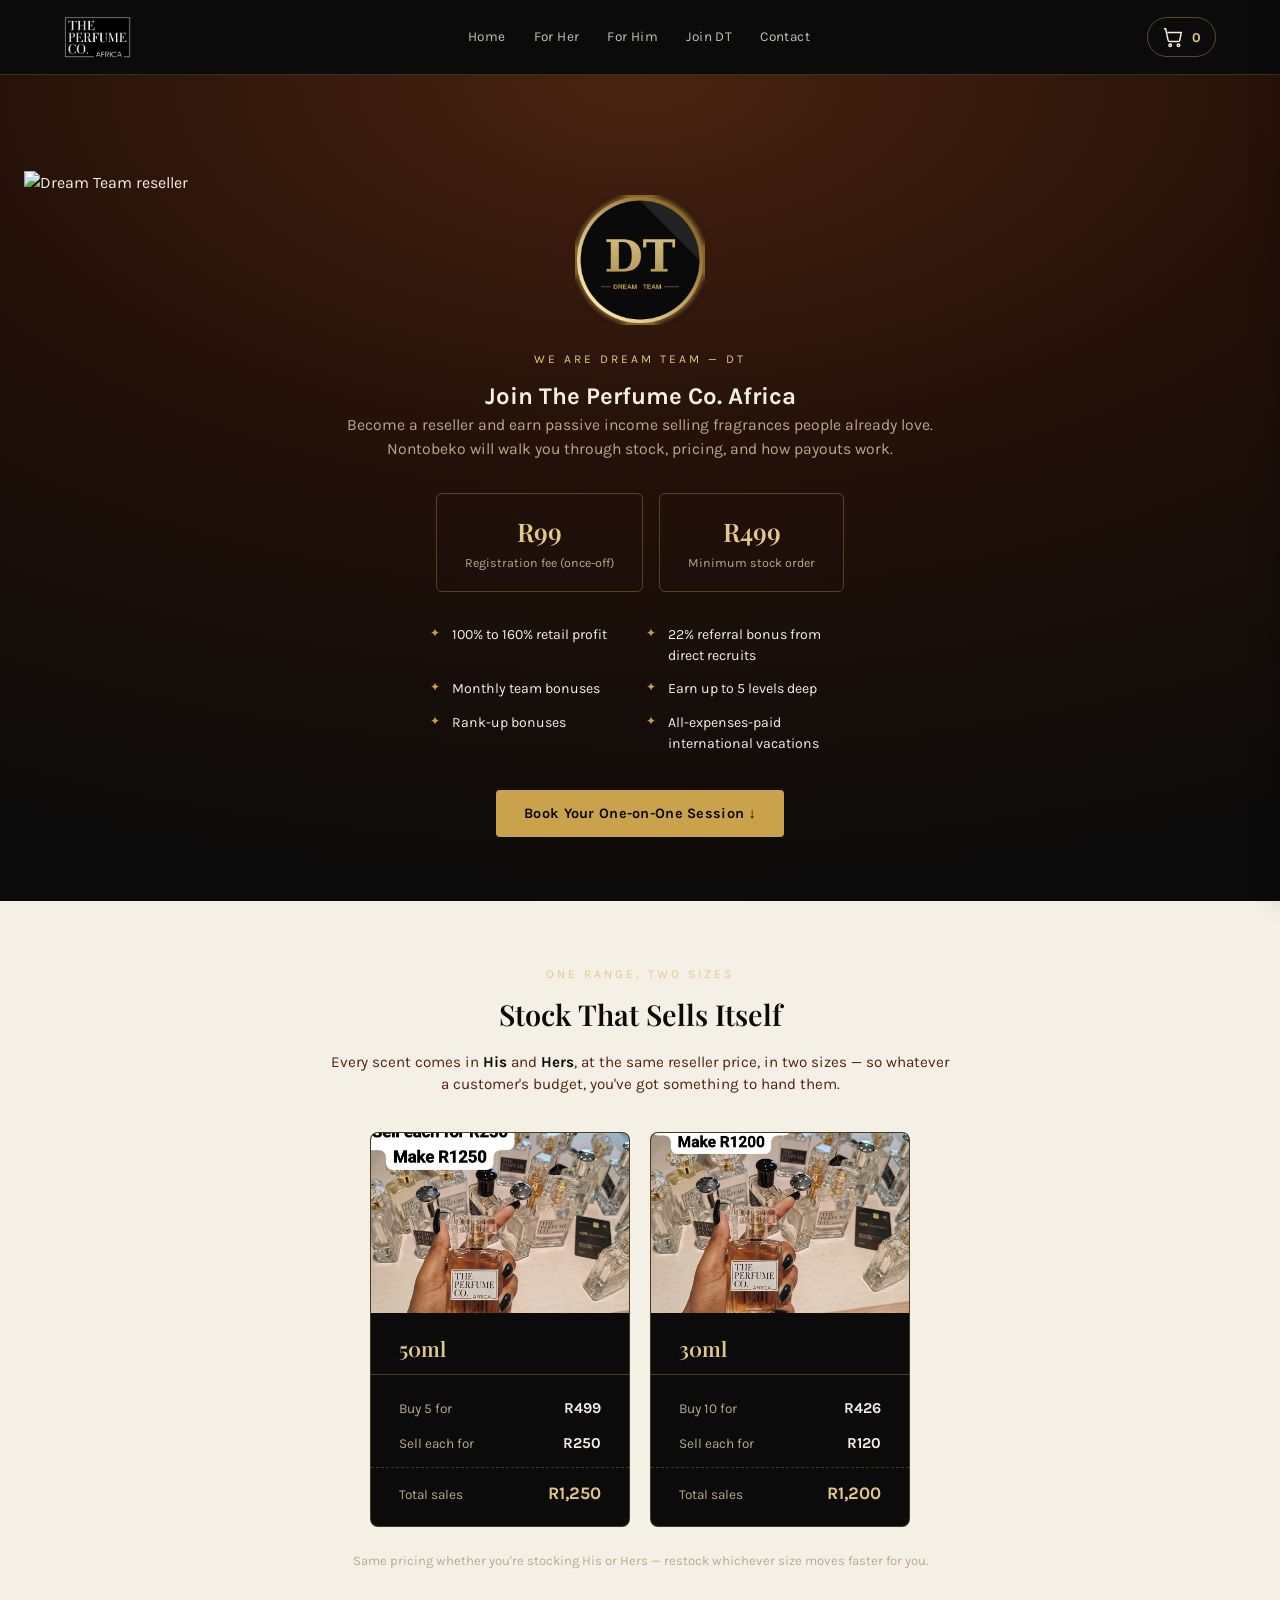
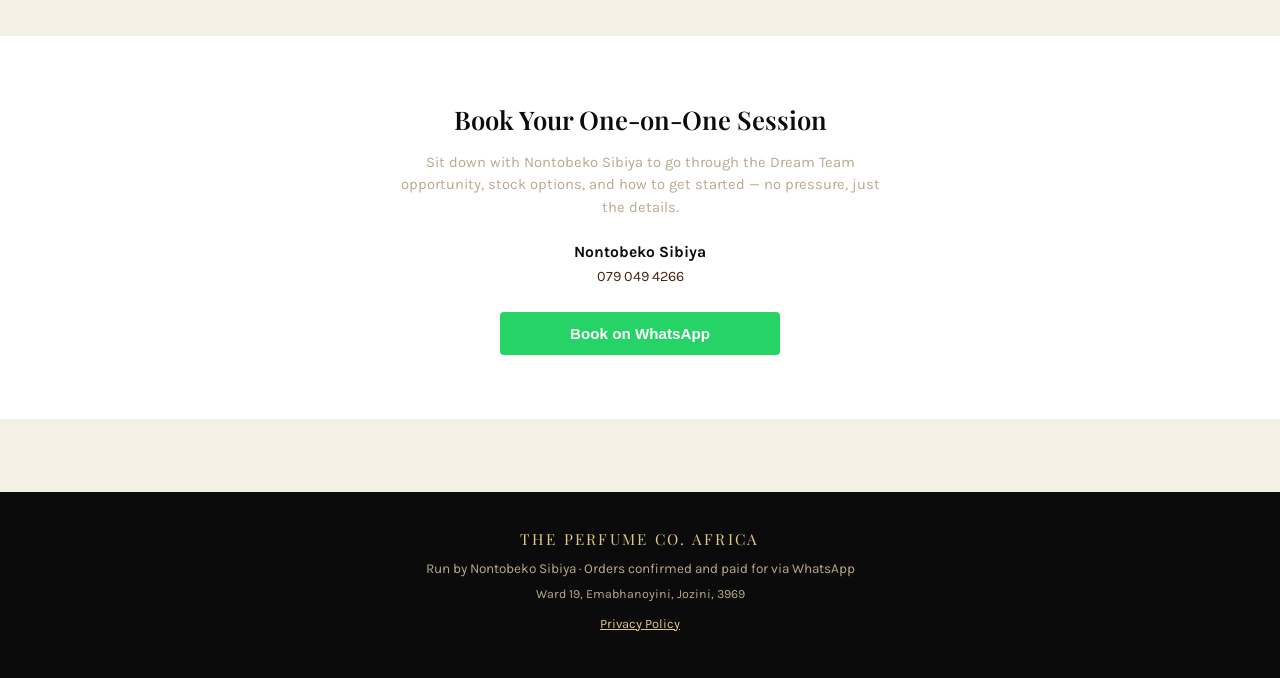
==== commit 4c59141a: "Add image to join section in join.html Signed-off-by: Sizwe Sibiya <sizwescelimpilo5@gmail.com>" ====
--- a/join.html
+++ b/join.html
@@ -42,6 +42,7 @@
 <main>
 
   <section class="join-section join-hero" id="join">
+    <img src="assets/join-diffuser.png" alt="Dream Team reseller" class="join-photo">
     <div class="join-inner">
       <img src="assets/dt-badge-v2.png" alt="Dream Team DT badge" class="dt-badge dt-badge-large">
       <p class="join-eyebrow">We are Dream Team — DT</p>
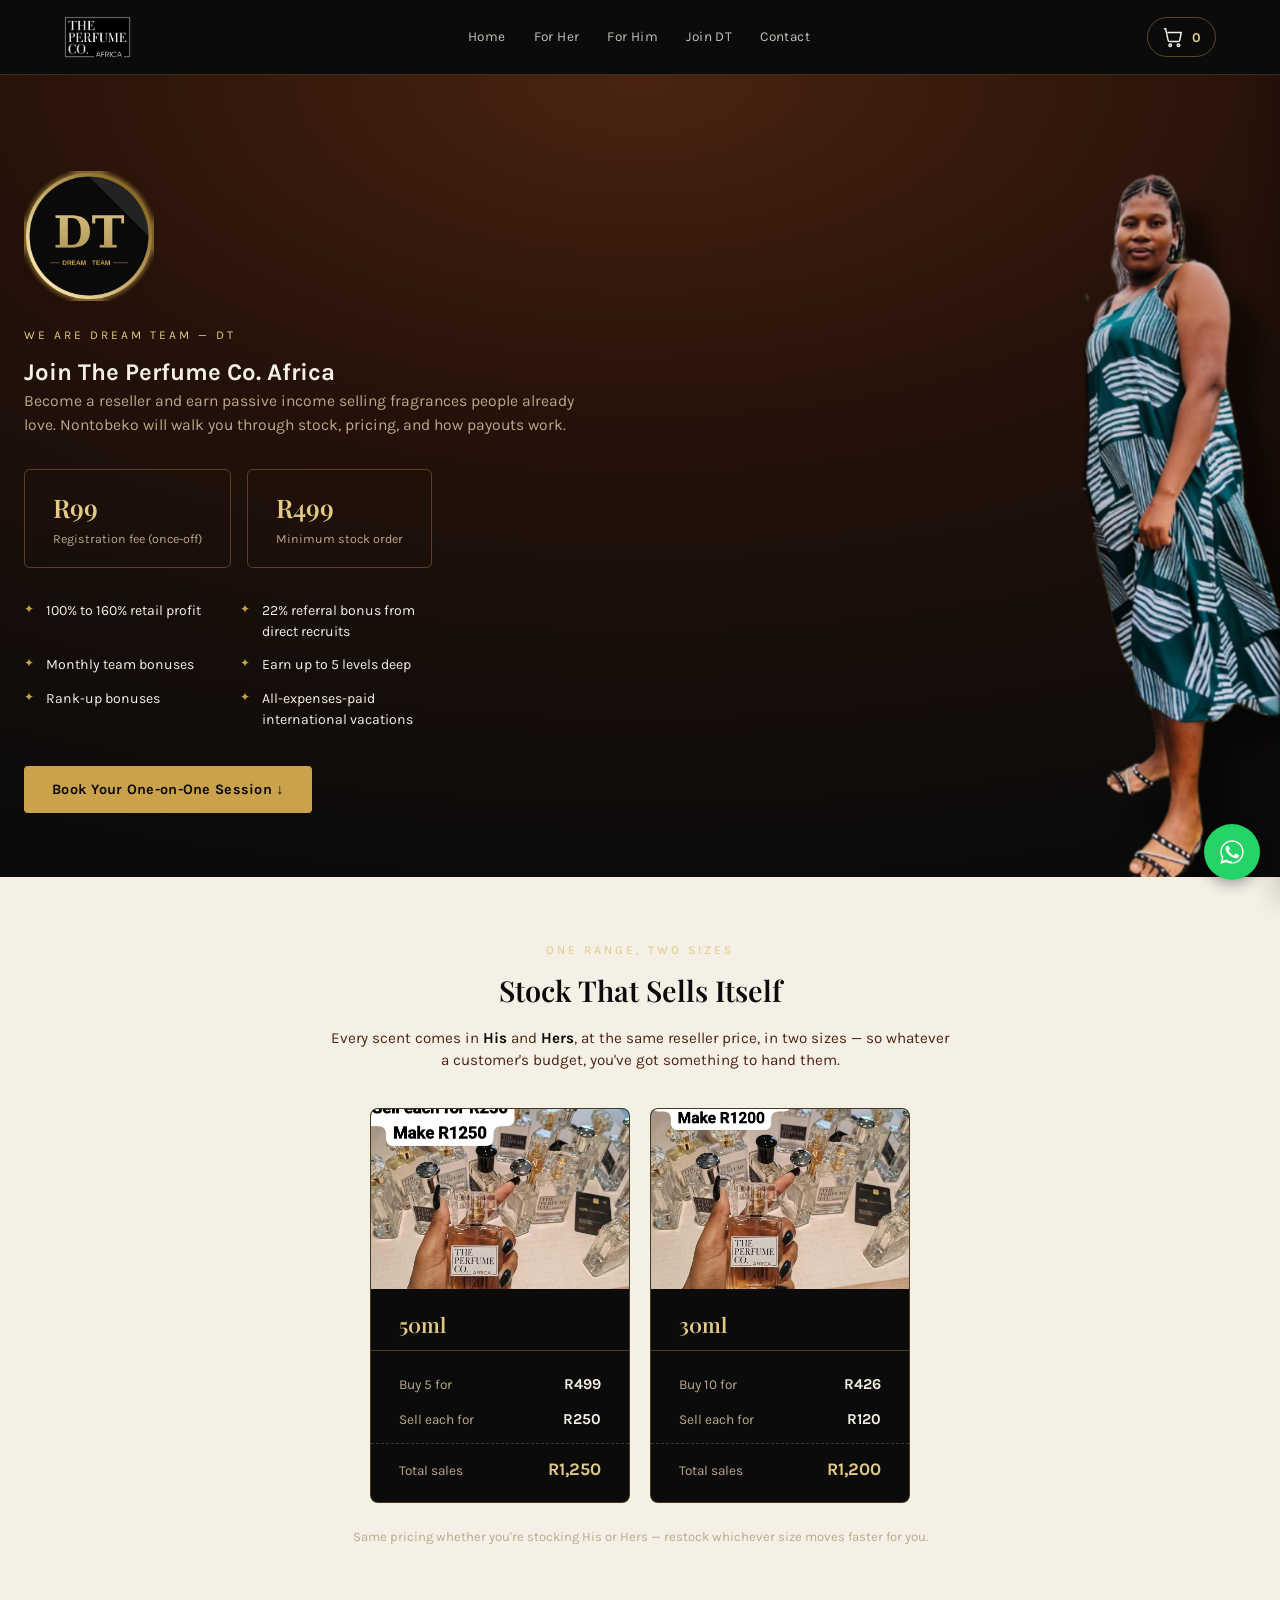
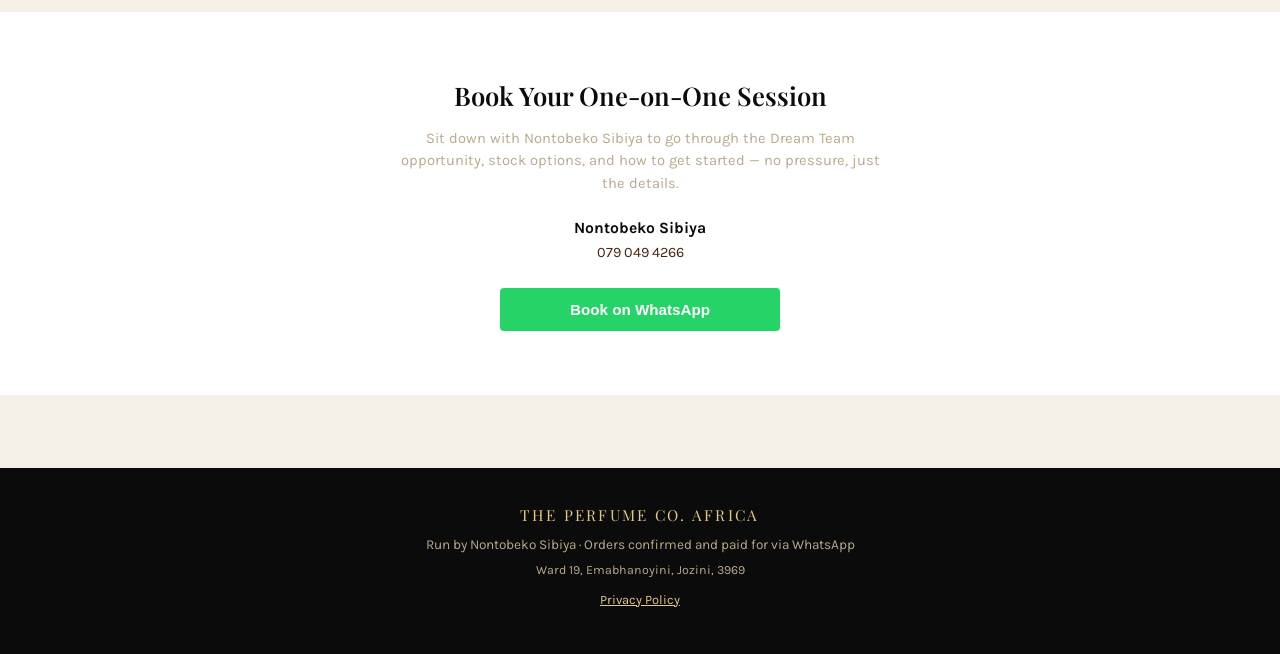
==== commit eb59f1ff: "Add files via upload Signed-off-by: Sizwe Sibiya <sizwescelimpilo5@gmail.com>" ====
--- a/join.html
+++ b/join.html
@@ -4,6 +4,11 @@
 <meta charset="UTF-8">
 <meta name="viewport" content="width=device-width, initial-scale=1.0">
 <title>Join Dream Team — The Perfume Co. Africa</title>
+<meta name="description" content="Become a Dream Team reseller with The Perfume Co. Africa. Earn passive income selling fragrances people already love — stock, pricing, and payouts explained.">
+<link rel="icon" type="image/png" href="favicon.ico">
+<link rel="icon" type="image/png" sizes="32x32" href="assets/favicon-32.png">
+<link rel="icon" type="image/png" sizes="16x16" href="assets/favicon-16.png">
+<link rel="apple-touch-icon" sizes="180x180" href="assets/favicon-180.png">
 <link rel="preconnect" href="https://fonts.googleapis.com">
 <link href="https://fonts.googleapis.com/css2?family=Playfair+Display:ital,wght@0,500;0,600;1,500&family=Karla:wght@400;500;700&display=swap" rel="stylesheet">
 <link rel="stylesheet" href="style.css">
@@ -144,5 +149,9 @@
 
 <script src="products.js"></script>
 <script src="script.js"></script>
+<a href="https://wa.me/27790494266?text=Hi%20Nontobeko!%20I%20have%20a%20question%20about%20joining%20The%20Perfume%20Co.%20Africa%20Dream%20Team." target="_blank" class="whatsapp-float" aria-label="Chat on WhatsApp">
+  <svg width="28" height="28" viewBox="0 0 24 24" fill="currentColor"><path d="M17.5 14.4c-.3-.1-1.7-.9-2-1-.3-.1-.5-.1-.6.1-.2.3-.7 1-.9 1.2-.2.2-.3.2-.6.1-.3-.1-1.3-.5-2.4-1.5-.9-.8-1.5-1.8-1.7-2.1-.2-.3 0-.5.1-.6.1-.1.3-.3.4-.5.1-.1.2-.3.3-.5.1-.2 0-.4 0-.5 0-.1-.6-1.5-.8-2-.2-.5-.4-.5-.6-.5h-.5c-.2 0-.5.1-.7.3-.3.3-1 1-1 2.4s1 2.8 1.2 3c.1.2 2 3.1 4.9 4.3.7.3 1.2.5 1.6.6.7.2 1.3.2 1.8.1.5-.1 1.7-.7 1.9-1.3.2-.6.2-1.2.2-1.3-.1-.1-.3-.2-.6-.3z"/><path d="M12 2C6.5 2 2 6.5 2 12c0 1.9.5 3.6 1.4 5.1L2 22l5.1-1.3c1.4.8 3.1 1.2 4.9 1.2 5.5 0 10-4.5 10-10S17.5 2 12 2zm0 18.1c-1.6 0-3.1-.4-4.5-1.2l-.3-.2-3.4.9.9-3.3-.2-.3C3.7 14.7 3.2 13.4 3.2 12c0-4.8 3.9-8.8 8.8-8.8s8.8 3.9 8.8 8.8-3.9 8.9-8.8 8.9z"/></svg>
+</a>
+
 </body>
 </html>
--- a/style.css
+++ b/style.css
@@ -173,6 +173,60 @@
   .hero h1 #heroRotating { animation: none; }
 }
 
+/* ---- Trust Strip ---- */
+.trust-strip {
+  background: var(--black);
+  border-top: 1px solid rgba(201,162,75,0.15);
+  display: flex;
+  flex-wrap: wrap;
+  justify-content: center;
+  gap: 14px 32px;
+  padding: 18px 24px;
+}
+.trust-item {
+  display: flex;
+  align-items: center;
+  gap: 8px;
+  color: var(--gold-soft);
+  font-size: 0.78rem;
+  letter-spacing: 0.02em;
+  white-space: nowrap;
+}
+.trust-item svg { flex-shrink: 0; color: var(--gold); }
+
+/* ---- How It Works ---- */
+.how-it-works {
+  max-width: 900px;
+  margin: 0 auto;
+  padding: 40px 24px 8px;
+  display: flex;
+  flex-wrap: wrap;
+  align-items: center;
+  justify-content: center;
+  gap: 12px 8px;
+}
+.how-step {
+  display: flex;
+  flex-direction: column;
+  align-items: center;
+  gap: 8px;
+  min-width: 90px;
+}
+.how-icon {
+  width: 52px;
+  height: 52px;
+  border-radius: 50%;
+  border: 1px solid rgba(201,162,75,0.4);
+  background: #fff;
+  display: flex;
+  align-items: center;
+  justify-content: center;
+  color: var(--brown-mid);
+}
+.how-label { font-size: 0.76rem; font-weight: 700; letter-spacing: 0.02em; text-align: center; color: var(--black); max-width: 100px; }
+.how-arrow { color: var(--gold); font-size: 1.1rem; margin: 0 2px; align-self: center; margin-top: -20px; }
+@media (max-width: 560px) { .how-arrow { display: none; } }
+
 /* ---- Products Overview ---- */
 .products-overview {
   max-width: 720px;
@@ -221,6 +275,62 @@
 .overview-text { display: flex; flex-direction: column; gap: 3px; }
 .overview-name { font-family: var(--font-display); font-weight: 600; font-size: 1.15rem; color: var(--black); }
 .overview-sub { font-size: 0.85rem; color: var(--taupe); }
+
+/* ---- FAQ ---- */
+.faq-section { max-width: 680px; margin: 0 auto; padding: 64px 24px 8px; text-align: center; }
+.faq-list { text-align: left; margin-top: 8px; }
+.faq-item {
+  border-bottom: 1px solid rgba(0,0,0,0.1);
+  padding: 16px 4px;
+}
+.faq-item summary {
+  cursor: pointer;
+  font-family: var(--font-display);
+  font-weight: 600;
+  font-size: 0.98rem;
+  list-style: none;
+  display: flex;
+  justify-content: space-between;
+  align-items: center;
+  gap: 12px;
+}
+.faq-item summary::-webkit-details-marker { display: none; }
+.faq-item summary::after {
+  content: "+";
+  font-size: 1.3rem;
+  color: var(--gold);
+  flex-shrink: 0;
+  transition: transform 0.2s;
+}
+.faq-item[open] summary::after { transform: rotate(45deg); }
+.faq-item p { font-size: 0.88rem; color: var(--taupe); margin-top: 10px; line-height: 1.55; }
+.faq-item p a { color: var(--brown-mid); text-decoration: underline; }
+
+/* ---- Testimonials ---- */
+.testimonials-section {
+  max-width: 1000px;
+  margin: 0 auto;
+  padding: 64px 24px 8px;
+  text-align: center;
+}
+.testimonial-grid {
+  display: grid;
+  grid-template-columns: 1fr;
+  gap: 20px;
+  margin-top: 8px;
+}
+@media (min-width: 760px) { .testimonial-grid { grid-template-columns: repeat(3, 1fr); } }
+
+.testimonial-card {
+  background: #fff;
+  border: 1px solid rgba(0,0,0,0.08);
+  border-radius: 8px;
+  padding: 26px 22px;
+  text-align: left;
+}
+.stars { color: var(--gold); font-size: 0.95rem; letter-spacing: 2px; margin-bottom: 12px; }
+.testimonial-quote { font-size: 0.9rem; color: #333; line-height: 1.55; margin-bottom: 14px; font-style: italic; }
+.testimonial-name { font-family: var(--font-display); font-weight: 600; font-size: 0.88rem; color: var(--brown-mid); }
 
 /* ---- Category sections ---- */
 .category { max-width: 1200px; margin: 0 auto; padding: 56px 24px 8px; scroll-margin-top: 80px; }
@@ -282,8 +392,29 @@
   background: radial-gradient(120% 100% at 50% 0%, var(--brown-mid) 0%, var(--brown-deep) 45%, var(--black) 100%);
   color: var(--cream);
   padding: 64px 24px;
-}
-.join-inner { max-width: 640px; margin: 0 auto; text-align: center; }
+  position: relative;
+  overflow: hidden;
+}
+.join-inner { max-width: 640px; margin: 0 auto; text-align: center; position: relative; z-index: 2; }
+.join-photo {
+  display: none;
+  position: absolute;
+  right: 0;
+  bottom: 0;
+  height: 92%;
+  width: auto;
+  z-index: 1;
+  opacity: 0.92;
+  pointer-events: none;
+  -webkit-mask-image: linear-gradient(to left, rgba(0,0,0,1) 55%, rgba(0,0,0,0) 100%);
+  mask-image: linear-gradient(to left, rgba(0,0,0,1) 55%, rgba(0,0,0,0) 100%);
+}
+@media (min-width: 860px) {
+  .join-photo { display: block; }
+  .join-inner { max-width: 560px; margin: 0; text-align: left; }
+  .join-inner .join-fees { justify-content: flex-start; }
+  .join-inner .benefits-list { margin-left: 0; }
+}
 .dt-badge { width: 92px; height: auto; margin-bottom: 18px; }
 .dt-badge-large { width: 130px; }
 .join-hero { margin-top: 0; padding-top: 96px; }
@@ -426,6 +557,25 @@
 .contact-form textarea:focus { outline: 2px solid var(--gold); outline-offset: 1px; }
 .contact-form button { margin-top: 18px; }
 
+/* ---- Floating WhatsApp Button ---- */
+.whatsapp-float {
+  position: fixed;
+  bottom: 20px;
+  right: 20px;
+  width: 56px;
+  height: 56px;
+  background: #25D366;
+  color: #fff;
+  border-radius: 50%;
+  display: flex;
+  align-items: center;
+  justify-content: center;
+  box-shadow: 0 4px 14px rgba(0,0,0,0.35);
+  z-index: 70;
+  transition: transform 0.2s;
+}
+.whatsapp-float:hover { transform: scale(1.08); }
+
 /* ---- Legal Page ---- */
 .legal-page { max-width: 640px; margin: 0 auto; padding: 56px 24px 64px; }
 .legal-inner h1 { font-family: var(--font-display); font-weight: 600; font-size: 2rem; margin-bottom: 6px; }
